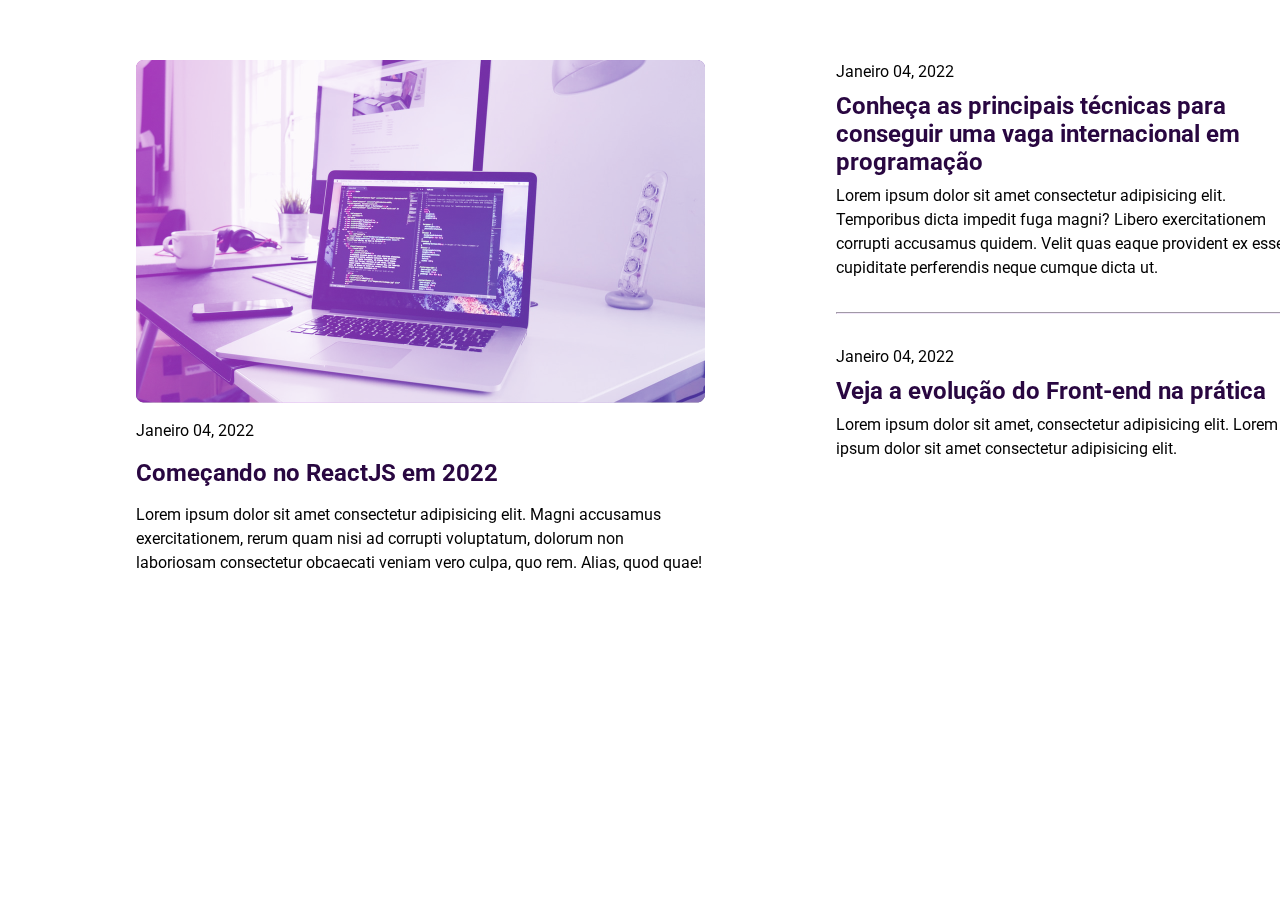
==== news/news.html @ 1811f17e "adicionado o news" ====
<!DOCTYPE html>
<html lang="en">
<head>
    <meta charset="UTF-8">
    <meta http-equiv="X-UA-Compatible" content="IE=edge">
    <meta name="viewport" content="width=device-width, initial-scale=1.0">
    <title>News</title>
    <link rel="stylesheet" href="news.css">
    <link rel="preconnect" href="https://fonts.googleapis.com">
    <link rel="preconnect" href="https://fonts.gstatic.com" crossorigin>
    <link href="https://fonts.googleapis.com/css2?family=Poppins:wght@700&family=Roboto:wght@400&display=swap" rel="stylesheet">
</head>
<body>
    <header>
        <div class="cards">
            <div class="card-main">
                <img src="../assets/unsplash_m_HRfLhgABo.png">
                <img src="../assets/Rectangle 10.png" class="back">
                <p>Janeiro 04, 2022</p>
                <h3>Começando no ReactJS em 2022</h3>
                <p>Lorem ipsum dolor sit amet consectetur adipisicing elit. Magni accusamus exercitationem, rerum quam nisi ad corrupti voluptatum, dolorum non laboriosam consectetur obcaecati veniam vero culpa, quo rem. Alias, quod quae!</p>
            </div>
            <div class="card-second">
                <p>Janeiro 04, 2022</p>
                <h3>Conheça as principais técnicas para conseguir uma vaga internacional em programação</h3>
                <p>Lorem ipsum dolor sit amet consectetur adipisicing elit. Temporibus dicta impedit fuga magni? Libero exercitationem corrupti accusamus quidem. Velit quas eaque provident ex esse cupiditate perferendis neque cumque dicta ut.</p>                
                <hr/>
                <div class="card-third">
                    <p>Janeiro 04, 2022</p>
                    <h3>Veja a evolução do Front-end na prática</h3>
                    <p>Lorem ipsum dolor sit amet, consectetur adipisicing elit. Lorem ipsum dolor sit amet consectetur adipisicing elit. </p>
                </div>
            </div>
            
        </div>
    </header>
</body>
</html>
---- news/news.css ----
:root {
    font-size: 62.5%;   
}

* {
    margin: 0;
    box-sizing: border-box;
}

body {
    margin-top: 6rem;
    margin-left: 13.6rem;
    font-family: 'Roboto';       
    
}

.cards {
    display: flex;
    gap: 13.1rem;    
}

p {
    font-size: 1.6rem;
    line-height: 2.4rem;
}

.card-main {
    display: flex;
    flex-direction: column;
    gap: 1.6rem;
    width: 56.9rem;    
    margin-bottom: 1.6rem;
    text-align: left;         
}

.back {
    position:absolute;
    mix-blend-mode: screen;
}

h3 {
    color: hsla(275, 81%, 14%);
    
}

.card-main, h3 {
    font-size: 2.4rem;
}

.card-second {
    display: flex;
    flex-direction: column;
    gap: .8rem;    
    width: 47rem;
    text-align:left;
}

hr {
    margin-top: 2.35rem;    
    border-color: #F2E7FA;
    height: .1rem;
    
}

.card-third {
    display: flex;
    flex-direction: column; 
    gap: .8rem;   
    margin-top: 2.39rem;
    width: 47rem;

}
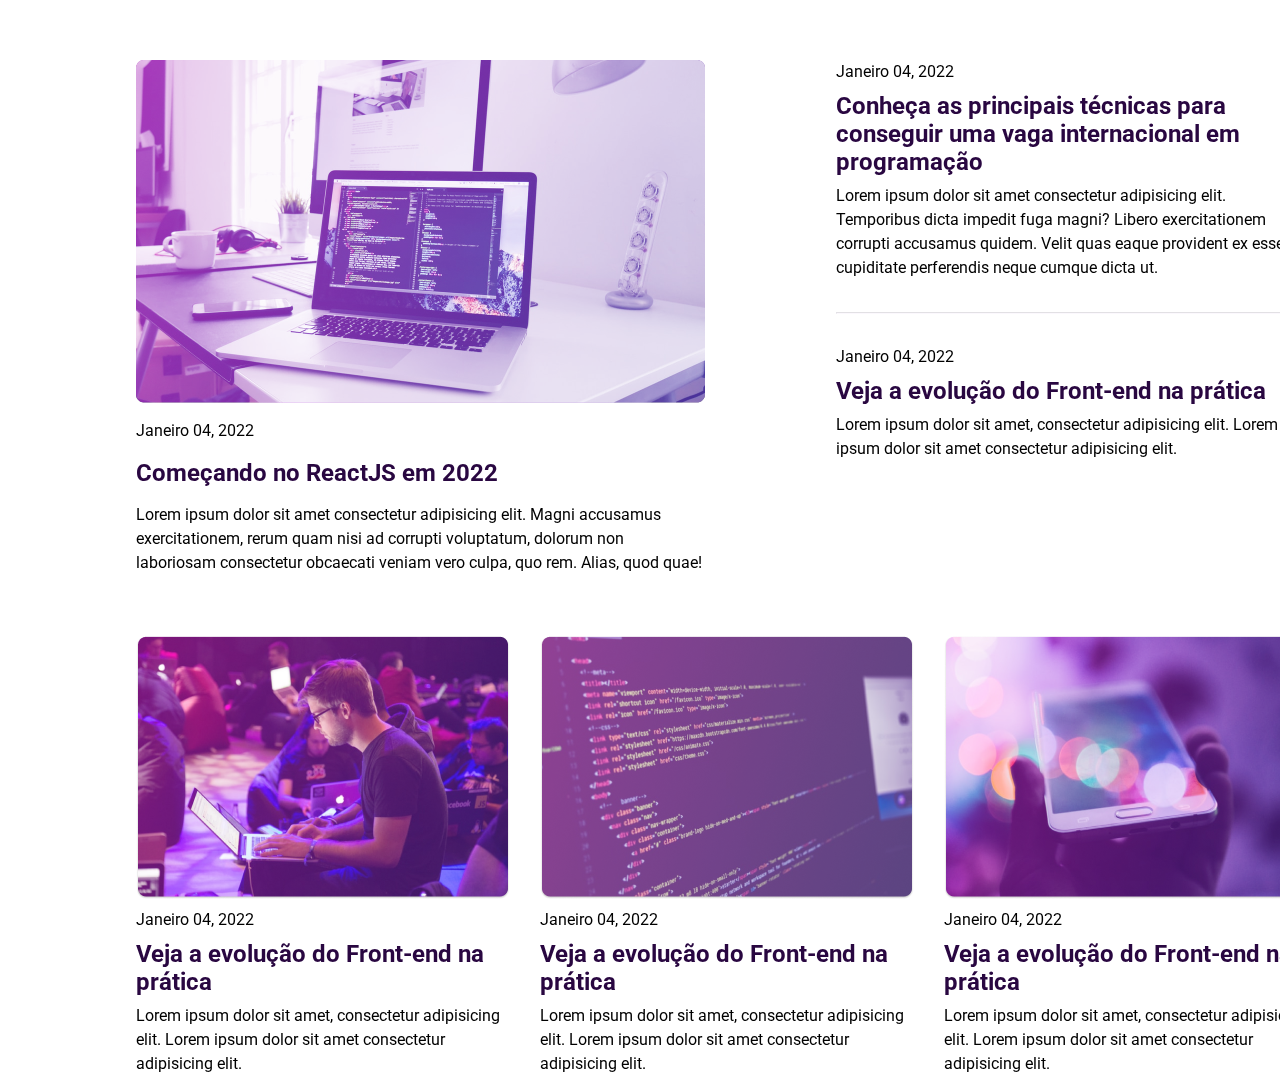
==== commit 956dd994: "Adição de mais cards" ====
--- a/news/news.html
+++ b/news/news.html
@@ -15,7 +15,7 @@
         <div class="cards">
             <div class="card-main">
                 <img src="../assets/unsplash_m_HRfLhgABo.png">
-                <img src="../assets/Rectangle 10.png" class="back">
+                <img src="../assets/Rectangle 10.png" id="back">
                 <p>Janeiro 04, 2022</p>
                 <h3>Começando no ReactJS em 2022</h3>
                 <p>Lorem ipsum dolor sit amet consectetur adipisicing elit. Magni accusamus exercitationem, rerum quam nisi ad corrupti voluptatum, dolorum non laboriosam consectetur obcaecati veniam vero culpa, quo rem. Alias, quod quae!</p>
@@ -30,9 +30,30 @@
                     <h3>Veja a evolução do Front-end na prática</h3>
                     <p>Lorem ipsum dolor sit amet, consectetur adipisicing elit. Lorem ipsum dolor sit amet consectetur adipisicing elit. </p>
                 </div>
+            </div>                       
+        </div>         
+    </header>
+    <section>
+        <div class="rodape">
+            <div class="articles">
+                <img src="../assets/post-2 (1).png">
+                <p>Janeiro 04, 2022</p>
+                <h3>Veja a evolução do Front-end na prática</h3>
+                <p>Lorem ipsum dolor sit amet, consectetur adipisicing elit. Lorem ipsum dolor sit amet consectetur adipisicing elit. </p>              
             </div>
-            
-        </div>
-    </header>
+            <div class="articles">
+                <img src="../assets/post-3.png">
+                <p>Janeiro 04, 2022</p>
+                <h3>Veja a evolução do Front-end na prática</h3>
+                <p>Lorem ipsum dolor sit amet, consectetur adipisicing elit. Lorem ipsum dolor sit amet consectetur adipisicing elit. </p>              
+            </div>
+            <div class="articles">
+                <img src="../assets/post-4.png">
+                <p>Janeiro 04, 2022</p>
+                <h3>Veja a evolução do Front-end na prática</h3>
+                <p>Lorem ipsum dolor sit amet, consectetur adipisicing elit. Lorem ipsum dolor sit amet consectetur adipisicing elit. </p>              
+            </div>                
+        </div>                   
+    </section>
 </body>
 </html>--- a/news/news.css
+++ b/news/news.css
@@ -5,14 +5,14 @@
 
 * {
     margin: 0;
-    box-sizing: border-box;
+    box-sizing: border-box;    
 }
 
 body {
     margin-top: 6rem;
     margin-left: 13.6rem;
-    font-family: 'Roboto';       
-    
+    font-family: 'Roboto';
+       
 }
 
 .cards {
@@ -34,7 +34,7 @@
     text-align: left;         
 }
 
-.back {
+#back {
     position:absolute;
     mix-blend-mode: screen;
 }
@@ -58,8 +58,9 @@
 
 hr {
     margin-top: 2.35rem;    
-    border-color: #F2E7FA;
+    border-color: hsla(275, 64%, 94%, 1);
     height: .1rem;
+    opacity: 30%;
     
 }
 
@@ -70,4 +71,19 @@
     margin-top: 2.39rem;
     width: 47rem;
 
-}+}
+
+.rodape {
+    display: flex;    
+    margin-top: 4.37rem;
+    width: 37rem;
+    height: 25.95rem;    
+    gap: 3rem;    
+}
+
+.articles {
+    display: flex; 
+    flex-direction: column; 
+    gap: .8rem;    
+}
+
